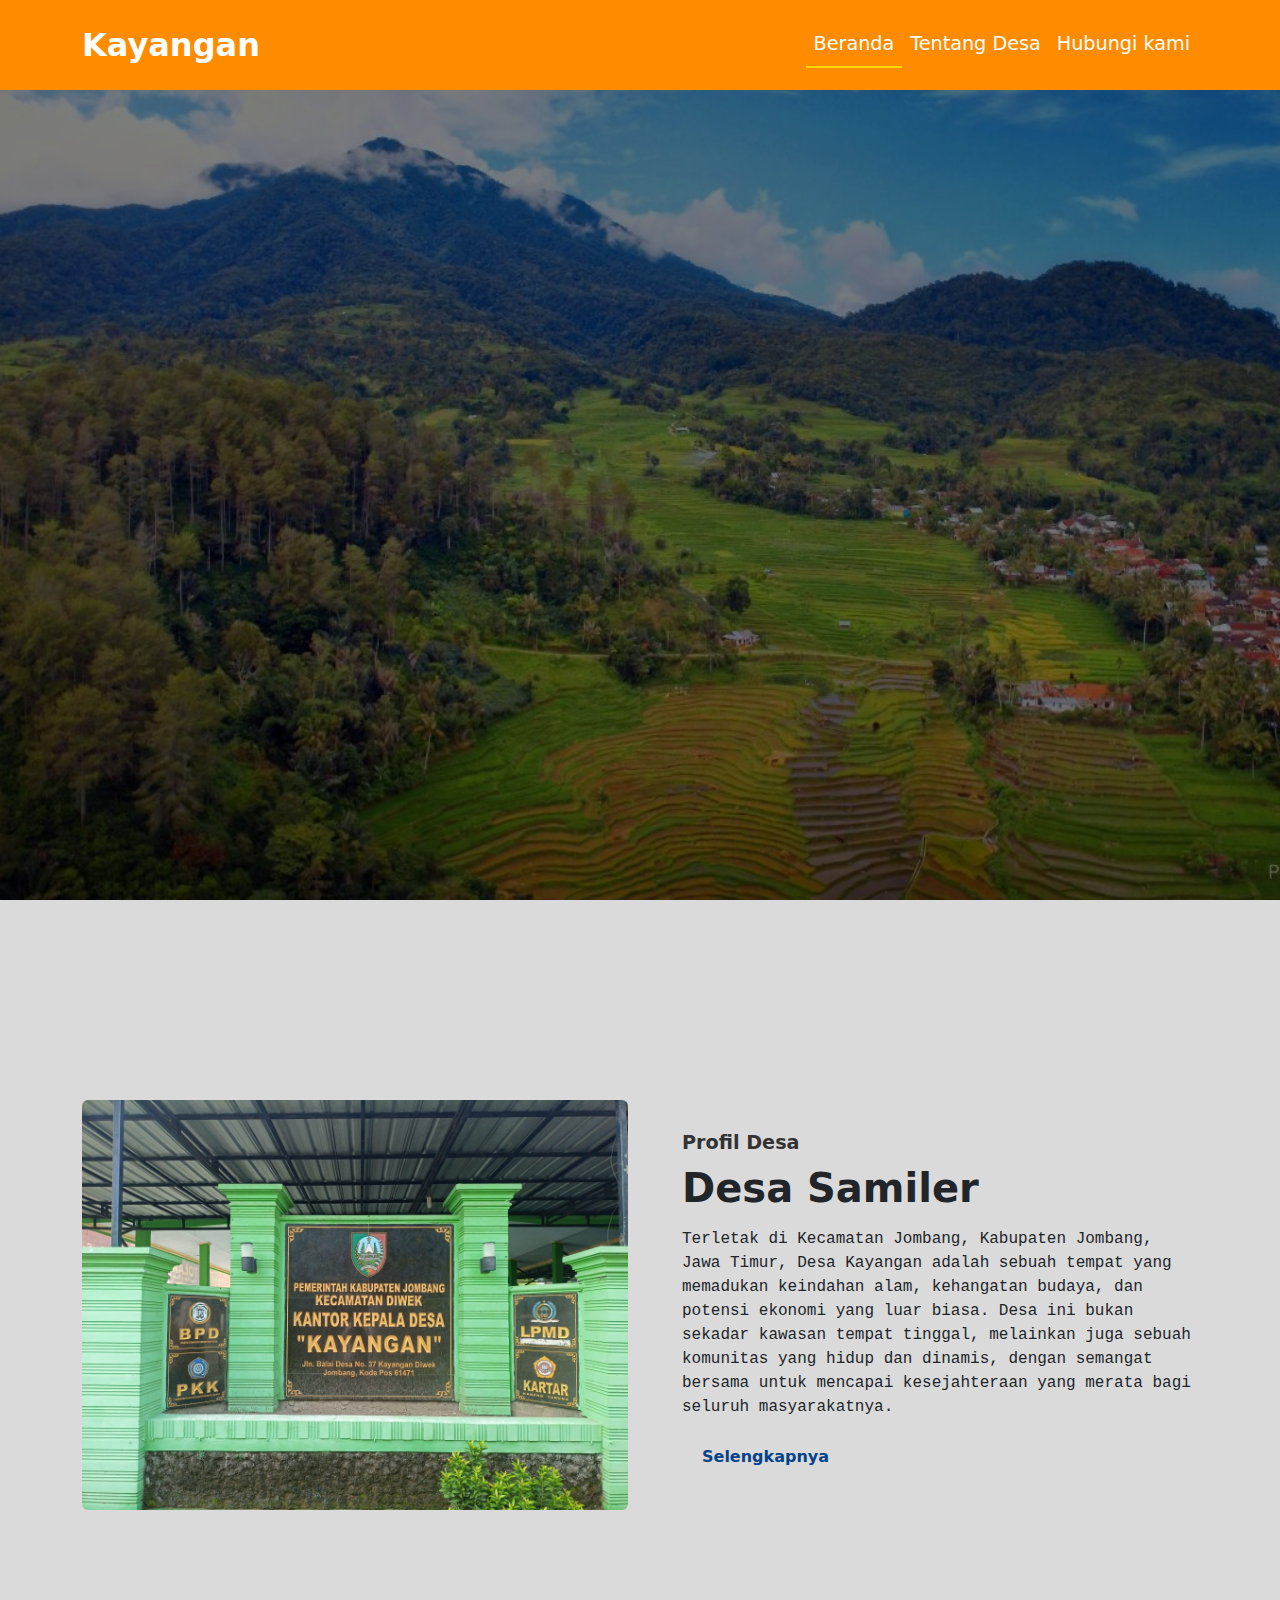
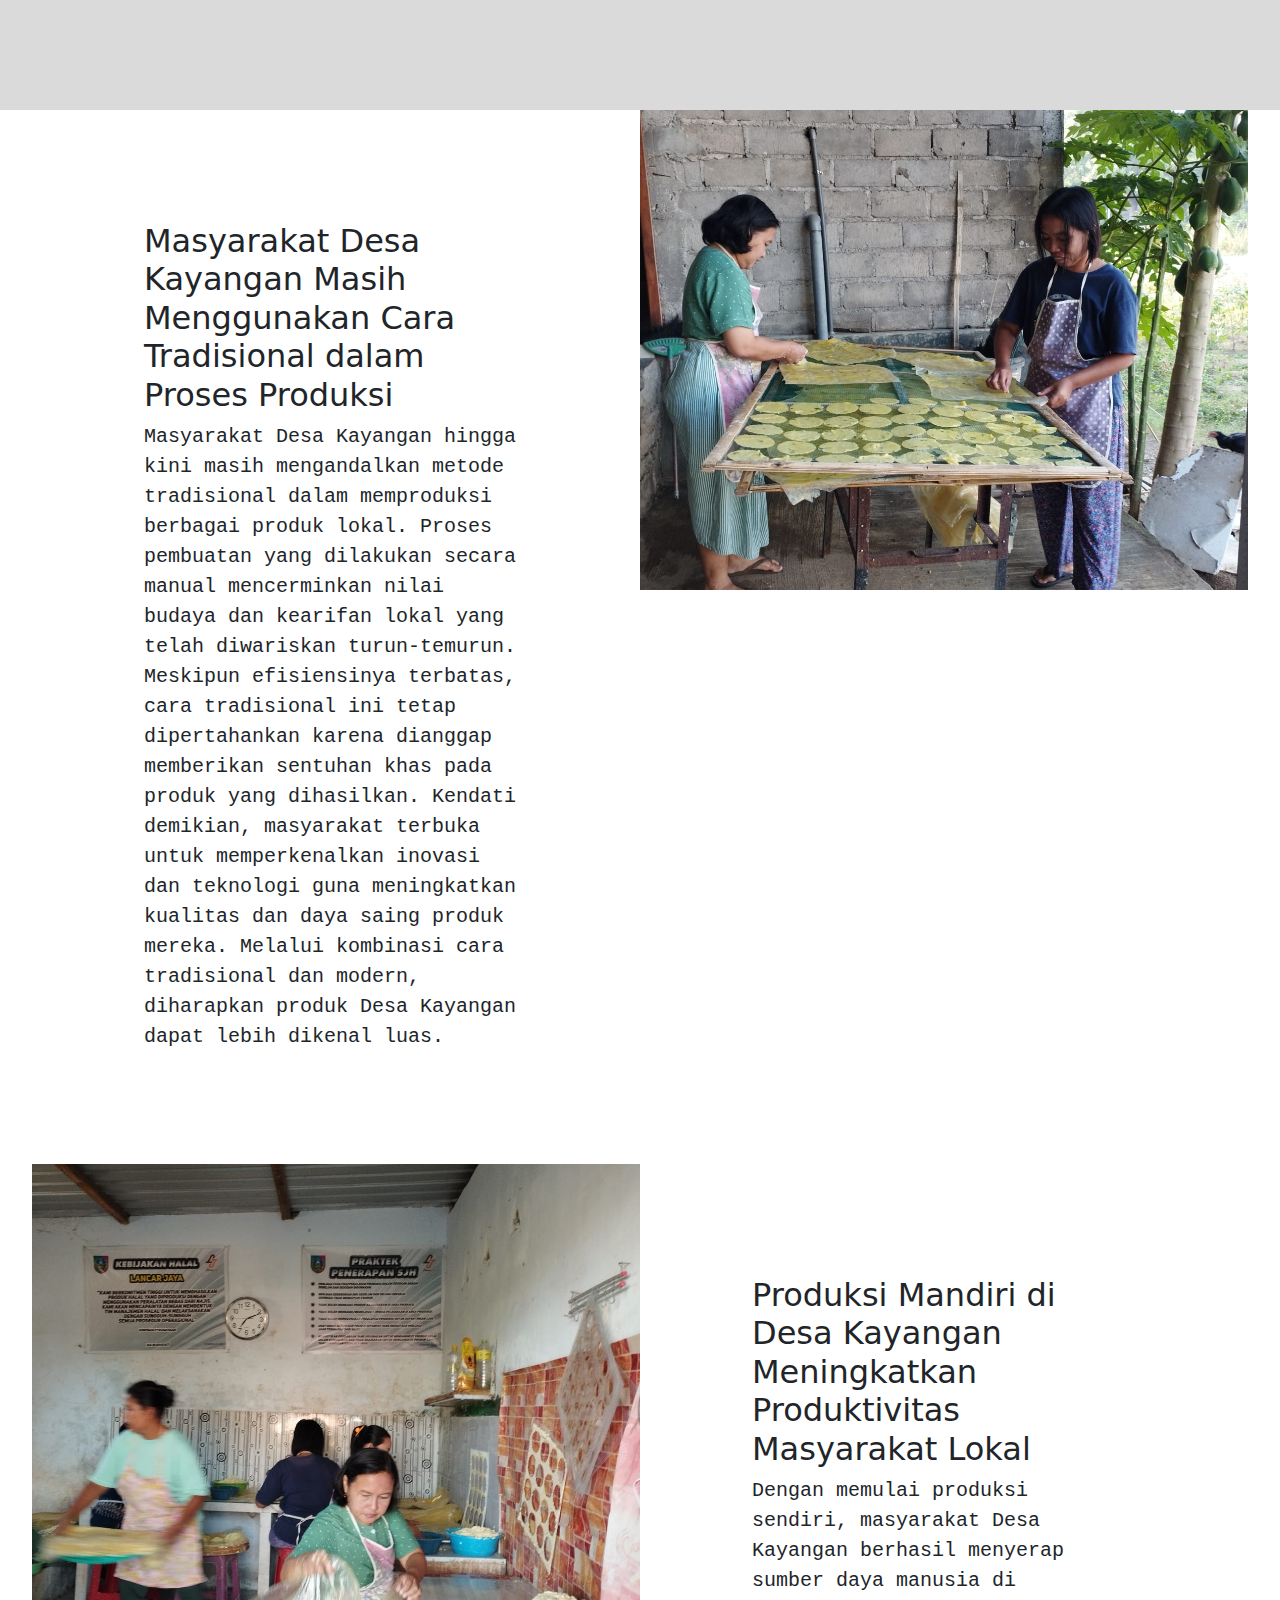
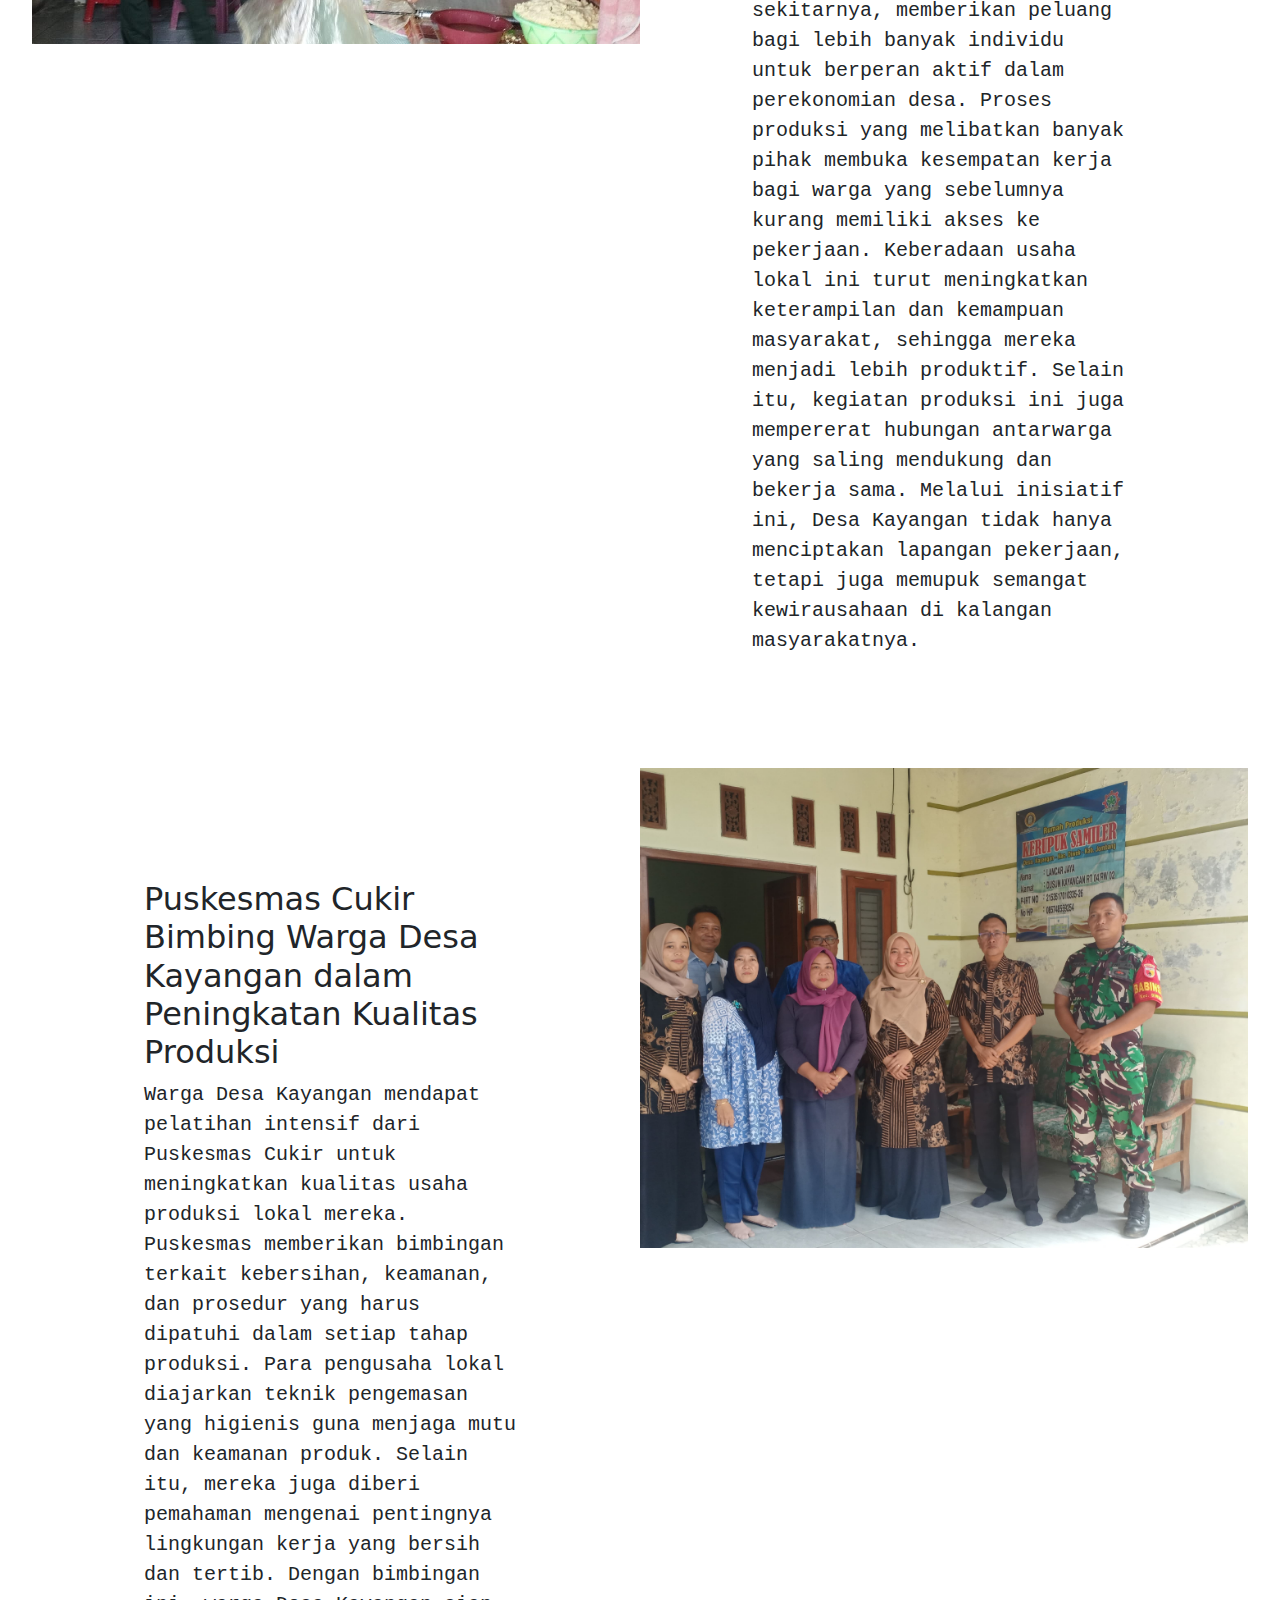
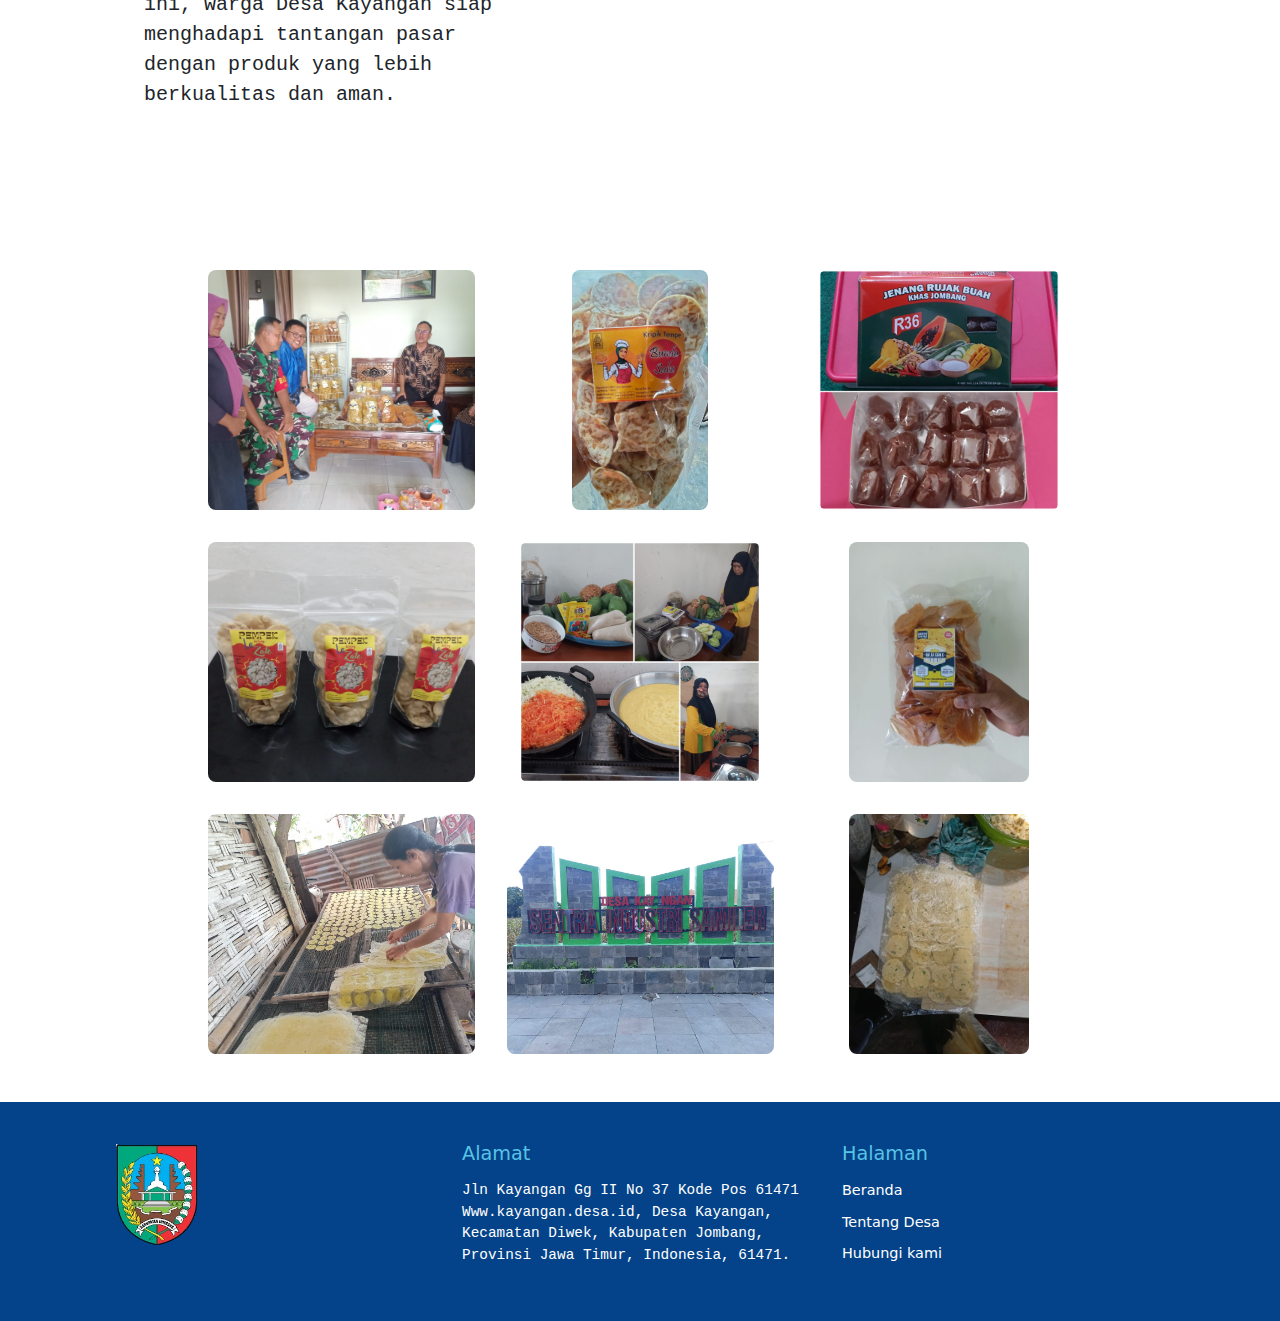
==== index.html @ 3676ddfd "first commit" ====
<!DOCTYPE html>
<html lang="en">
<head>
    <meta charset="UTF-8">
    <meta name="viewport" content="width=device-width, initial-scale=1.0">
    <title>Desa Kayangan</title>
    <!-- Favicon-->
    <link rel="icon" type="image/x-icon" href="assets/favicon.ico" />
    <!-- Bootstrap icons-->
    <link href="https://cdn.jsdelivr.net/npm/bootstrap-icons@1.5.0/font/bootstrap-icons.css" rel="stylesheet" type="text/css" />
    <!-- Google fonts-->
    <link href="https://cdn.jsdelivr.net/npm/bootstrap@5.3.3/dist/css/bootstrap.min.css" rel="stylesheet" integrity="sha384-QWTKZyjpPEjISv5WaRU9OFeRpok6YctnYmDr5pNlyT2bRjXh0JMhjY6hW+ALEwIH" crossorigin="anonymous">
    <link rel="stylesheet" href="css/style.css">
    <link href="https://fonts.googleapis.com/css2?family=Roboto:wght@400;500&display=swap" rel="stylesheet">
    <link href="https://cdnjs.cloudflare.com/ajax/libs/font-awesome/6.0.0-beta3/css/all.min.css" rel="stylesheet">
    <link rel="icon" href="images/logo_kabupaten-removebg-preview.png" type="image/png" style="width: fit-content;">
</head>
<body>
    <nav class="navbar navbar-expand-lg navbar-dark bg-gradient">
        <div class="container">
            <!-- Logo -->
            <a class="navbar-brand" href="#">Kayangan</a>
            <!-- Toggler for mobile view -->
            <button class="navbar-toggler" type="button" data-bs-toggle="collapse" data-bs-target="#navbarNav" aria-controls="navbarNav" aria-expanded="false" aria-label="Toggle navigation">
                <span class="navbar-toggler-icon"></span>
            </button>
            <!-- Menu Items -->
            <div class="collapse navbar-collapse" id="navbarNav">
                <ul class="navbar-nav ms-auto">
                <li class="nav-item">
                    <a class="nav-link active" aria-current="page" href="index.html">Beranda</a>
                </li>
                <li class="nav-item">
                    <a class="nav-link" href="tentang.html">Tentang Desa</a>
                </li>
                <li class="nav-item">
                    <a class="nav-link" href="hubungi.html">Hubungi kami</a>
                </li>
                </ul>
            </div>
        </div>
    </nav>

    <section class="hero-section text-center">
        <div class="hero-image"></div>
        <div class="hero-text text-white fade-in">
            <h1 class="fw-bold">Desa Kayangan</h1>
        </div>
    </section>
    
    <section class="profil-desa">
        <div class="container">
            <div class="row align-items-center">
                <!-- Bagian Kiri: Gambar -->
                <div class="col-md-6">
                    <img src="images/balai_desa.jpeg" alt="Foto Desa Samiler" class="img-fluid rounded">
                </div>
                <!-- Bagian Kanan: Teks -->
                <div class="col-md-6">
                    <div class="profil-text">
                        <h5 class="sub-heading">Profil Desa</h5>
                        <h2 class="heading">Desa Samiler</h2>
                        <p>
                            Terletak di Kecamatan Jombang, Kabupaten Jombang, Jawa Timur, Desa Kayangan adalah sebuah tempat yang memadukan keindahan alam, kehangatan budaya, dan potensi ekonomi yang luar biasa. Desa ini bukan sekadar kawasan tempat tinggal, melainkan juga sebuah komunitas yang hidup dan dinamis, dengan semangat bersama untuk mencapai kesejahteraan yang merata bagi seluruh masyarakatnya.
                            <br>
                            
                        </p>
                        <button class="custom-button btn btn-outline-primary"><a href="tentang.html">Selengkapnya</a></button>
                    </div>
                </div>
            </div>
        </div>
    </section>       
    <section class="showcase">
        <div class="container-fluid p-0">
            <div class="row g-0">
                <div class="col-lg-6 order-lg-2 text-white showcase-img" style="background-image: url(images/pengeringan_samiler.jpeg)"></div>
                <div class="col-lg-6 order-lg-1 my-auto showcase-text">
                    <h2>Masyarakat Desa Kayangan Masih Menggunakan Cara Tradisional dalam Proses Produksi</h2>
                    <p class="lead mb-0">Masyarakat Desa Kayangan hingga kini masih mengandalkan metode tradisional dalam memproduksi berbagai produk lokal. Proses pembuatan yang dilakukan secara manual mencerminkan nilai budaya dan kearifan lokal yang telah diwariskan turun-temurun. Meskipun efisiensinya terbatas, cara tradisional ini tetap dipertahankan karena dianggap memberikan sentuhan khas pada produk yang dihasilkan. Kendati demikian, masyarakat terbuka untuk memperkenalkan inovasi dan teknologi guna meningkatkan kualitas dan daya saing produk mereka. Melalui kombinasi cara tradisional dan modern, diharapkan produk Desa Kayangan dapat lebih dikenal luas.</p>
                </div>
            </div>
            <div class="row g-0">
                <div class="col-lg-6 text-white showcase-img" style="background-image: url(images/pembuatan_samiler.jpeg)"></div>
                <div class="col-lg-6 my-auto showcase-text">
                    <h2>Produksi Mandiri di Desa Kayangan Meningkatkan Produktivitas Masyarakat Lokal</h2>
                    <p class="lead mb-0">Dengan memulai produksi sendiri, masyarakat Desa Kayangan berhasil menyerap sumber daya manusia di sekitarnya, memberikan peluang bagi lebih banyak individu untuk berperan aktif dalam perekonomian desa. Proses produksi yang melibatkan banyak pihak membuka kesempatan kerja bagi warga yang sebelumnya kurang memiliki akses ke pekerjaan. Keberadaan usaha lokal ini turut meningkatkan keterampilan dan kemampuan masyarakat, sehingga mereka menjadi lebih produktif. Selain itu, kegiatan produksi ini juga mempererat hubungan antarwarga yang saling mendukung dan bekerja sama. Melalui inisiatif ini, Desa Kayangan tidak hanya menciptakan lapangan pekerjaan, tetapi juga memupuk semangat kewirausahaan di kalangan masyarakatnya.</p>
                </div>
            </div>
            <div class="row g-0">
                <div class="col-lg-6 order-lg-2 text-white showcase-img" style="background-image: url(images/kunjungan_puskesmas.jpeg)"></div>
                <div class="col-lg-6 order-lg-1 my-auto showcase-text">
                    <h2>Puskesmas Cukir Bimbing Warga Desa Kayangan dalam Peningkatan Kualitas Produksi</h2>
                    <p class="lead mb-0">
                        Warga Desa Kayangan mendapat pelatihan intensif dari Puskesmas Cukir untuk meningkatkan kualitas usaha produksi lokal mereka. Puskesmas memberikan bimbingan terkait kebersihan, keamanan, dan prosedur yang harus dipatuhi dalam setiap tahap produksi. Para pengusaha lokal diajarkan teknik pengemasan yang higienis guna menjaga mutu dan keamanan produk. Selain itu, mereka juga diberi pemahaman mengenai pentingnya lingkungan kerja yang bersih dan tertib. Dengan bimbingan ini, warga Desa Kayangan siap menghadapi tantangan pasar dengan produk yang lebih berkualitas dan aman.</p>
                </div>
            </div>
        </div>
    </section>

    <section class="gallery py-5">
        <div class="container">
          <div class="row g-3">
            <div class="col-6 col-md-3 text-center">
              <div class="gallery-item">
                <img src="images/bimbingan_puskesmas.jpeg" alt="Gambar 1" class="img-fluid">
              </div>
            </div>
            <div class="col-6 col-md-3 text-center">
              <div class="gallery-item">
                <img src="images/keripik_tempe_bunda_salsa.jpeg" alt="Gambar 2" class="img-fluid">
              </div>
            </div>
            <div class="col-6 col-md-3 text-center">
              <div class="gallery-item">
                <img src="images/jenang_rujak_buah_isi.jpeg" alt="Gambar 3" class="img-fluid">
              </div>
            </div>
            <div class="col-6 col-md-3 text-center">
              <div class="gallery-item">
                <img src="images/pempek_kering_meja.jpeg" alt="Gambar 4" class="img-fluid">
              </div>
            </div>
            <div class="col-6 col-md-3 text-center">
              <div class="gallery-item">
                <img src="images/proses_memasak.jpeg" alt="Gambar 5" class="img-fluid">
              </div>
            </div>
            <div class="col-6 col-md-3 text-center">
              <div class="gallery-item">
                <img src="images/raja_enak_background.jpeg" alt="Gambar 6" class="img-fluid">
              </div>
            </div>
            <div class="col-6 col-md-3 text-center">
              <div class="gallery-item">
                <img src="images/samiler_ditata.jpeg" alt="Gambar 7" class="img-fluid">
              </div>
            </div>
            <div class="col-6 col-md-3 text-center">
              <div class="gallery-item">
                <img src="images/sentra_industri.jpeg" alt="Gambar 8" class="img-fluid">
              </div>
            </div>
            <div class="col-6 col-md-3 text-center">
              <div class="gallery-item">
                <img src="images/samiler_meja.jpeg" alt="Gambar 9" class="img-fluid">
              </div>
            </div>
          </div>
        </div>
      </section>      

    <footer class="footer-section">
        <div class="container">
          <div class="row">
            <!-- Logo Kabupaten Jombang -->
            <div class="col-md-4 footer-logo">
              <img src="images/logo_kabupaten-removebg-preview.png" alt="Logo Kabupaten Jombang" class="img-fluid">
            </div>
            <!-- Alamat dan Kontak -->
            <div class="col-md-4 footer-contact">
              <h4>Alamat</h4>
              <p>Jln Kayangan Gg II No 37 Kode Pos 61471 Www.kayangan.desa.id, Desa Kayangan, Kecamatan Diwek, Kabupaten Jombang, Provinsi Jawa Timur, Indonesia, 61471.</p>
            </div>
            <!-- Link Navigasi -->
            <div class="col-md-4 footer-links">
              <h4>Halaman</h4>
              <ul>
                <li>
                    <a href="index.html">Beranda</a>
                </li>
                <li>
                    <a href="tentang.html">Tentang Desa</a>
                </li>
                <li>
                    <a href="hubungi.html">Hubungi kami</a>
                </li>
              </ul>
            </div>
          </div>
        </div>
      </footer>     

    <!-- Link ke JavaScript eksternal -->
    <script src="js/script.js"></script>
    <!-- Link ke Bootstrap JS -->
    <script src="https://cdn.jsdelivr.net/npm/bootstrap@5.3.3/dist/js/bootstrap.bundle.min.js" integrity="sha384-YvpcrYf0tY3lHB60NNkmXc5s9fDVZLESaAA55NDzOxhy9GkcIdslK1eN7N6jIeHz" crossorigin="anonymous"></script>
</body>
</html>
---- css/style.css ----
.bg-gradient {
    background: #ff8c00 !important;
  }
  
  /* Warna teks pada navbar */
  .navbar-dark .navbar-nav .nav-link {
    color: white;
    font-weight: 500;
  }
  
  .navbar-dark .navbar-nav .nav-link:hover {
    color: #ffd700;
    text-decoration: underline;
  }
  
  /* Responsive navbar brand spacing */
  .navbar-brand {
    font-size: 2rem;
    font-weight: bold;
    color: white;
    transition: all 0.3s ease;
  }
  
  /* Aktifkan efek untuk menu yang sedang aktif */
  .nav-link.active {
    color: #ffd700;
    font-weight: bold;
    border-bottom: 2px solid #ffd700;
  }

/* 1. Animasi slide in untuk navbar */
@keyframes slideInFromTop {
  0% {
      transform: translateY(-100%);
      opacity: 0;
  }
  100% {
      transform: translateY(0);
      opacity: 1;
  }
}

.navbar {
  animation: slideInFromTop 1s ease-out;
  padding: 1rem;
  position: absolute;
  top: 0;
  left: 0;
  width: 100%;
  z-index: 2; /* Navbar berada di atas gambar */
}

/* 2. Animasi fade in untuk logo dan menu */
.navbar-brand, .navbar-nav .nav-link {
  animation: fadeIn 2s ease-in-out;
}

@keyframes fadeIn {
  0% {
      opacity: 0;
  }
  100% {
      opacity: 1;
  }
}

/* 3. Hover effect pada nama desa */
.navbar-brand {
  font-size: 2rem;
  font-weight: bold;
  color: #FFFFFF; /* Putih */
  transition: all 0.3s ease;
}

.navbar-brand:hover {
  color: #F2A900; /* Kuning Tua */
  transform: scale(1.1); /* Zoom in effect */
  text-shadow: 2px 2px 0 #ffffff, -2px -2px 0 #ffffff, 2px -2px 0 #ffffff, -2px 2px 0 #ffffff; /* Outline putih */
}

/* 4. Animasi klik pada nama desa (melompat kiri-kanan dengan efek rotasi dan bounce) */
@keyframes jumpRotateBounce {
  0% {
      transform: rotate(-10deg) skewX(15deg); /* Posisi awal miring, kanan terangkat */
  }
  20% {
      transform: rotate(10deg) skewX(-15deg); /* Posisi terbalik, kanan di bawah */
  }
  30% {
      transform: rotate(-10deg) skewX(15deg); /* Kembali ke posisi awal */
  }
  35% {
    transform: rotate(10deg) skewX(-15deg); /* Posisi terbalik, kanan di bawah */
  }
  40% {
    transform: rotate(-10deg) skewX(15deg); /* Kembali ke posisi awal */
  }
  43% {
  transform: rotate(10deg) skewX(-15deg); /* Posisi terbalik, kanan di bawah */
  }
  46% {
    transform: rotate(-10deg) skewX(15deg); /* Kembali ke posisi awal */
  }
  47% {
  transform: rotate(10deg) skewX(-15deg); /* Posisi terbalik, kanan di bawah */
  }
  48% {
    transform: rotate(-10deg) skewX(15deg); /* Kembali ke posisi awal */
  }
  49% {
  transform: rotate(10deg) skewX(-15deg); /* Posisi terbalik, kanan di bawah */
  }
  50% {
    transform: rotate(0deg) skewX(0deg); /* Posisi terbalik, kanan di bawah */
    }
  60% {
      transform: rotate(0deg) skewX(0deg); /* Posisi terbalik, kanan di bawah */
  }
  70% {
        transform: rotate(0deg) skewX(0deg); /* Posisi terbalik, kanan di bawah */
  }
  80% {
    transform: rotate(0deg) skewX(0deg); /* Posisi terbalik, kanan di bawah */
  }
  90% {
  transform: rotate(0deg) skewX(0deg); /* Posisi terbalik, kanan di bawah */
  }
  100% {
    transform: rotate(0deg) skewX(0deg); /* Kembali ke posisi awal */
  }
}

/* Menerapkan animasi ke logo saat diklik */
.navbar-brand.clicked {
  animation: jumpRotateBounce 1s ease-in-out;
}

/* Styling untuk navbar */
.navbar {
  background: #FFB20F; /* Gradasi oranye */
  padding: 1rem;
}

.navbar-nav .nav-link {
  color: white;
  font-size: 1.2rem;
  transition: all 0.3s ease;
}

.navbar-nav .nav-link:hover {
  color: #F2A900; /* Kuning Tua */
  transform: scale(1.1); /* Zoom effect */
}

/* Hero Section */
.hero-section {
  height: 100vh; /* Tinggi gambar hero */
  display: flex;
  justify-content: center;
  align-items: center;
  overflow: hidden;
  position: relative;
  margin-top: 0; /* Menghapus margin agar tidak ada white space */
}

/* Background Image */
.hero-image {
  position: absolute;
  top: 0;
  left: 0;
  width: 100%;
  height: 100%;
  background-image: url('../images/latar_website.jpg');
  background-size: cover;
  background-position: center;
  filter: brightness(50%); /* Menggelapkan gambar */
  z-index: 1;
}

/* Text */
.hero-text {
  position: relative;
  z-index: 2; /* Pastikan teks di atas gambar */
  font-size: 2.5rem; /* Ukuran font */
  font-weight: bold; /* Tebal font */
  opacity: 0; /* Awalnya transparan */
  transform: translateY(20px); /* Awalnya sedikit turun */
  animation: fadeIn 1.5s ease-out forwards; /* Animasi fade in */
}

.fw-bold {
  font-size: 5rem;
}

/* Styling untuk Profil Desa Section */
.profil-desa {
  min-height: 90vh; /* Tinggi hampir memenuhi layar */
  padding: 60px 0;
  background-color: #dadada;
  display: flex;
  align-items: center; /* Konten di tengah secara vertikal */
  justify-content: center; /* Konten di tengah secara horizontal */
}

/* Bagian kiri (gambar) */
.profil-desa img {
  width: 100%; /* Gambar mengisi kolom sepenuhnya */
  height: auto; /* Menjaga proporsi gambar */
  border-radius: 10px; /* Sudut melengkung */
}

/* Bagian kanan (teks) */
.profil-text {
  padding-left: 30px;
}

/* Sub heading styling */
.sub-heading {
  font-size: 1.2rem;
  color: #333;
  font-weight: 600;
  margin-bottom: 10px;
}

/* Heading styling */
.heading {
  font-size: 2.5rem;
  font-weight: 700;
  margin-bottom: 15px;
}

/* Tombol Selengkapnya */
button.btn-outline-primary {
  border-color: #044389; /* Warna border */
  color: #044389; /* Warna teks */
  padding: 10px 20px;
  font-size: 1rem;
  font-weight: 600;
  transition: all 0.3s ease;
}

button.btn-outline-primary:hover {
  background-color: #57C4E5; /* Warna background saat hover */
  color: #fff; /* Warna teks saat hover */
  border-color: #57C4E5; /* Warna border saat hover */
}

button.btn-outline-primary:active {
  background-color: #044389; /* Warna saat tombol aktif */
  color: #fff;
  border-color: #044389; /* Warna border saat aktif */
}

.custom-button {
  border: none; /* Hilangkan border jika tidak diinginkan */
  background-color: transparent; /* Atur warna latar belakang */
  color: inherit; /* Warna teks mengikuti elemen induk */
  padding: 0.5rem 1rem; /* Sesuaikan padding */
  font-size: 1rem; /* Ukuran font */
}

.custom-button a {
  text-decoration: none; /* Hilangkan garis bawah pada teks link */
  color: inherit; /* Warna teks mengikuti tombol */
}

.showcase {
  margin-left: 2rem;
  margin-right: 2rem;
}
.showcase .showcase-text {
  padding: 3rem;
}
.showcase .showcase-img {
  height: 30rem;
  background-size: cover;
  background-position: center;
}
@media (min-width: 768px) {
  .showcase .showcase-text {
    padding: 7rem;
  }
}

/* Footer Styling */
.footer-section {
  background-color: #044389; /* Warna biru gelap */
  color: #fff;
  padding: 40px 0;
  font-size: 0.9rem;
}

.footer-section .footer-logo img {
  max-width: 150px;
}

.footer-section h4 {
  font-size: 1.2rem;
  margin-bottom: 15px;
  color: #57C4E5; /* Warna biru muda */
}

.footer-section p {
  margin-bottom: 10px;
  line-height: 1.5;
}

.footer-section a {
  color: #ffffff;
  text-decoration: none;
}

.footer-section a:hover {
  text-decoration: underline;
}

.footer-section ul {
  list-style: none;
  padding: 0;
}

.footer-section ul li {
  margin-bottom: 10px;
}

.footer-section ul li a {
  font-size: 0.9rem;
}

/* Responsive Design */
@media (max-width: 768px) {
  .footer-section .col-md-4 {
    margin-bottom: 30px;
    text-align: center;
  }
}

p {
  font-family: 'Courier New', Courier, monospace;
}

.gallery {
  padding: 2rem 0; /* Memberikan ruang atas dan bawah untuk section */
}
.gallery-item {
  height: 15rem;
}
.gallery .row {
  display: flex;
  flex-wrap: wrap; /* Membuat elemen tetap di baris baru jika terlalu banyak */
  gap: 1rem; /* Memberikan jarak antar gambar */
  justify-content: center; /* Gambar sejajar di tengah */
}

.gallery .col {
  flex: 1 1 calc(25% - 1rem); /* Membagi lebar menjadi 4 bagian dengan gap 1rem */
  max-width: calc(25% - 1rem); /* Lebar maksimal setiap kolom */
  box-sizing: border-box; /* Memastikan padding tidak menambah lebar elemen */
}

.gallery img {
  width: auto; /* Memastikan gambar memenuhi kolom */
  height: 100%; /* Menjaga rasio gambar */
  border-radius: 0.5rem; /* Menambahkan efek sudut melengkung (opsional) */
  object-fit: cover; /* Menjaga fokus gambar tetap terlihat meskipun ukurannya dipotong */
}

@media (max-width: 768px) {
  .gallery .col {
    flex: 1 1 calc(50% - 1rem); /* 2 kolom untuk layar lebih kecil */
    max-width: calc(50% - 1rem);
  }
}

@media (max-width: 576px) {
  .gallery .col {
    flex: 1 1 100%; /* 1 kolom untuk layar kecil */
    max-width: 100%;
  }
}
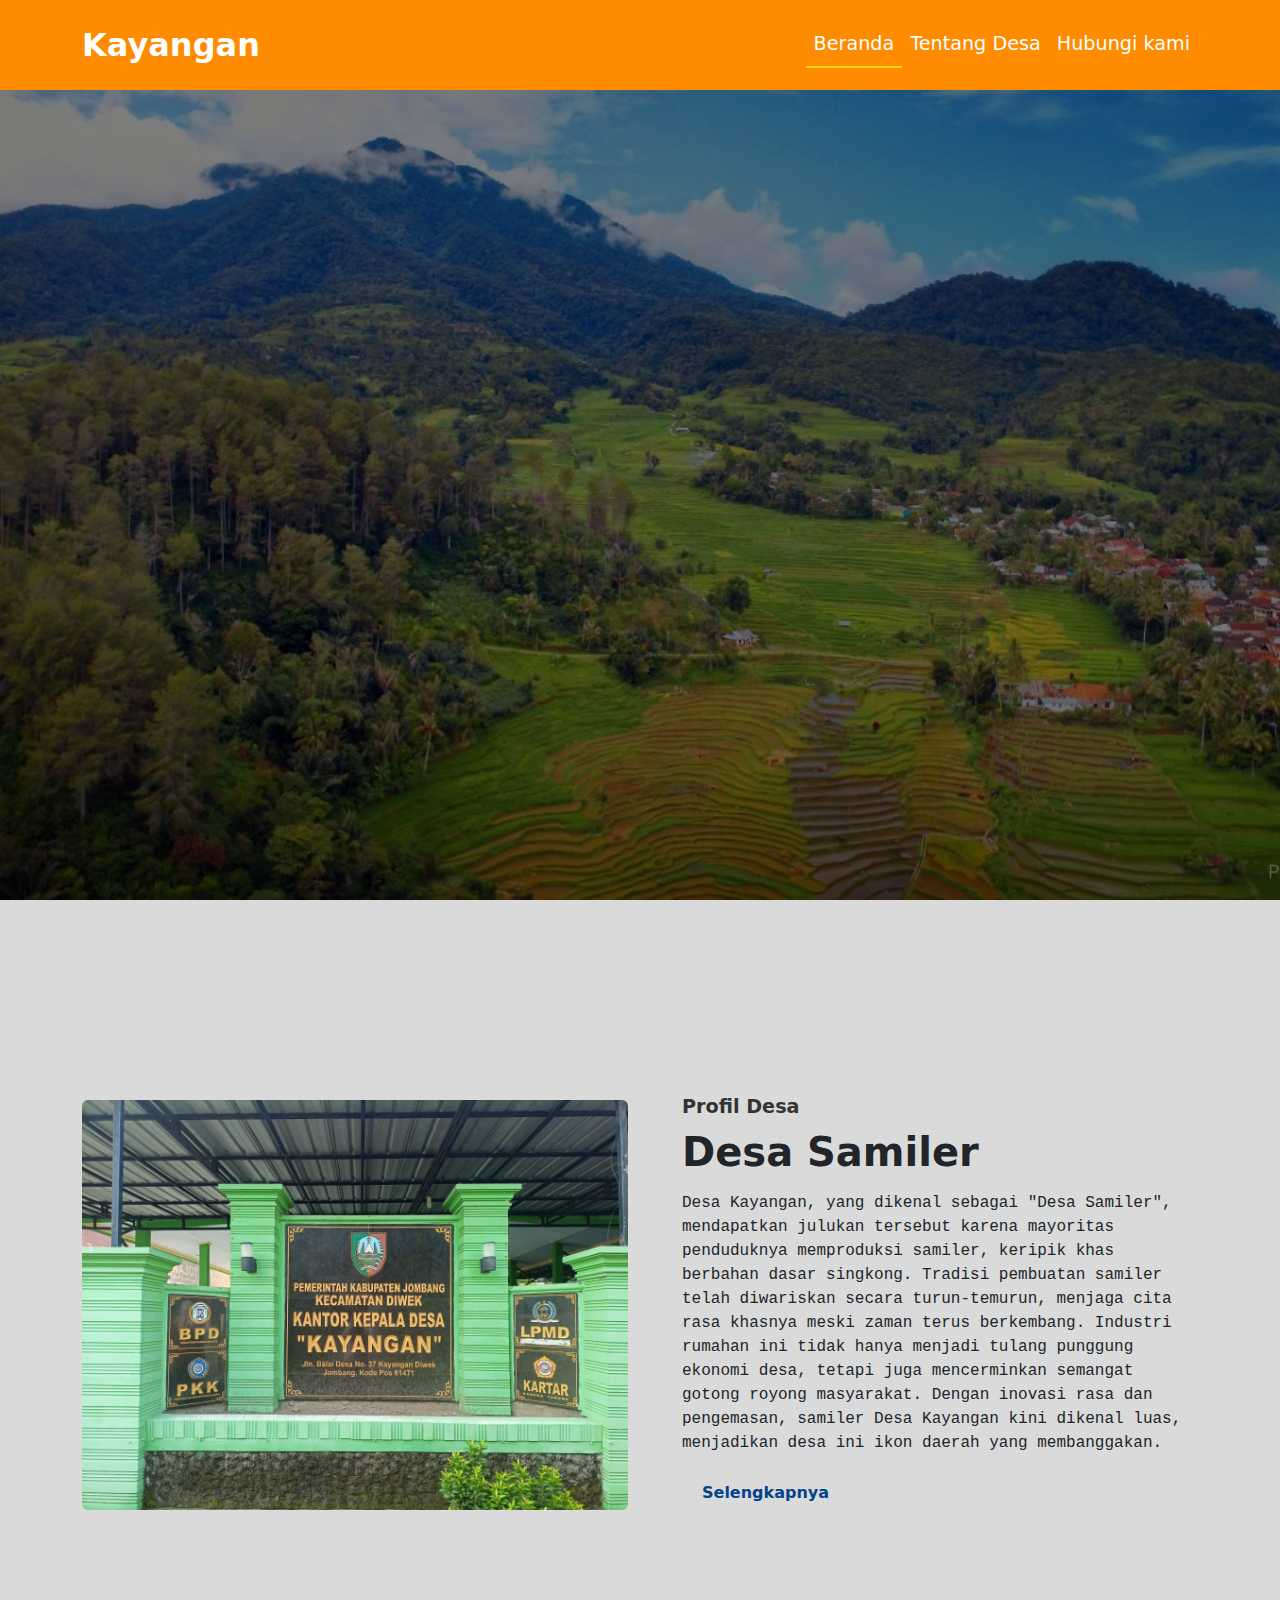
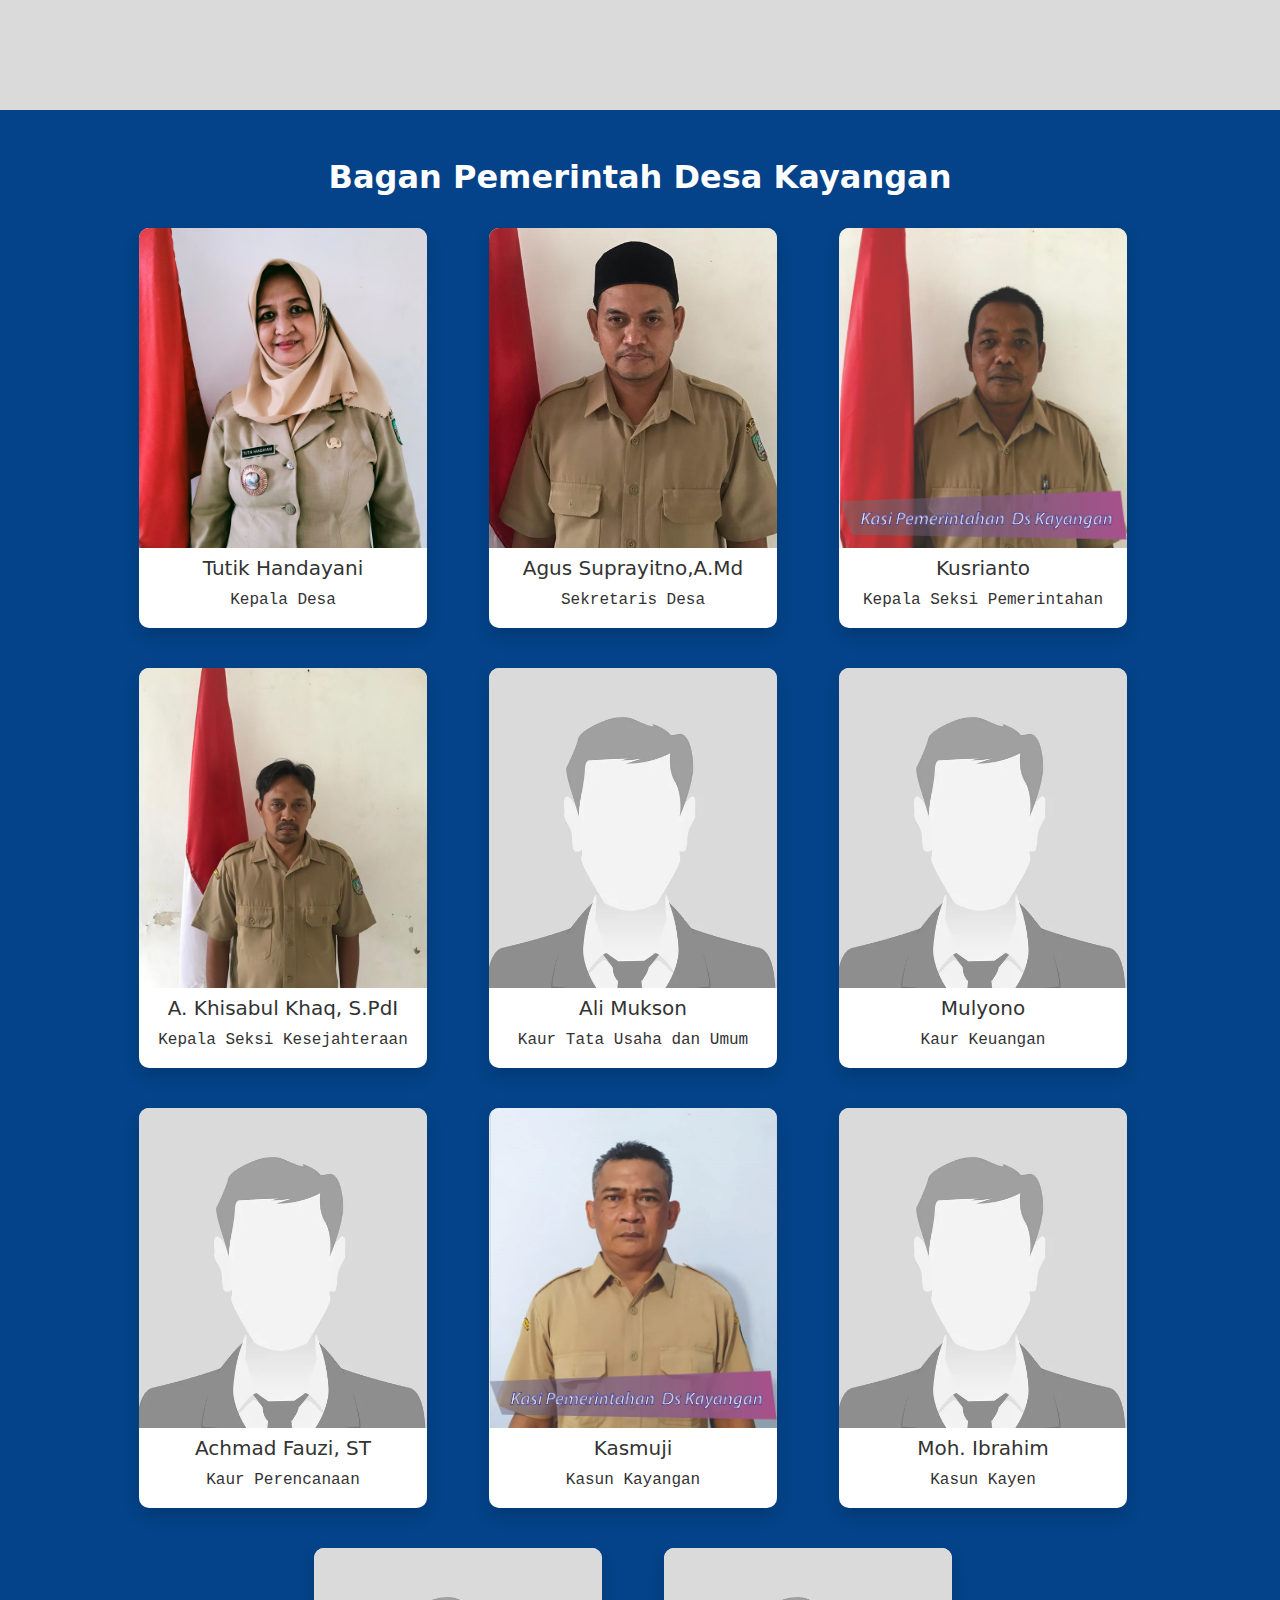
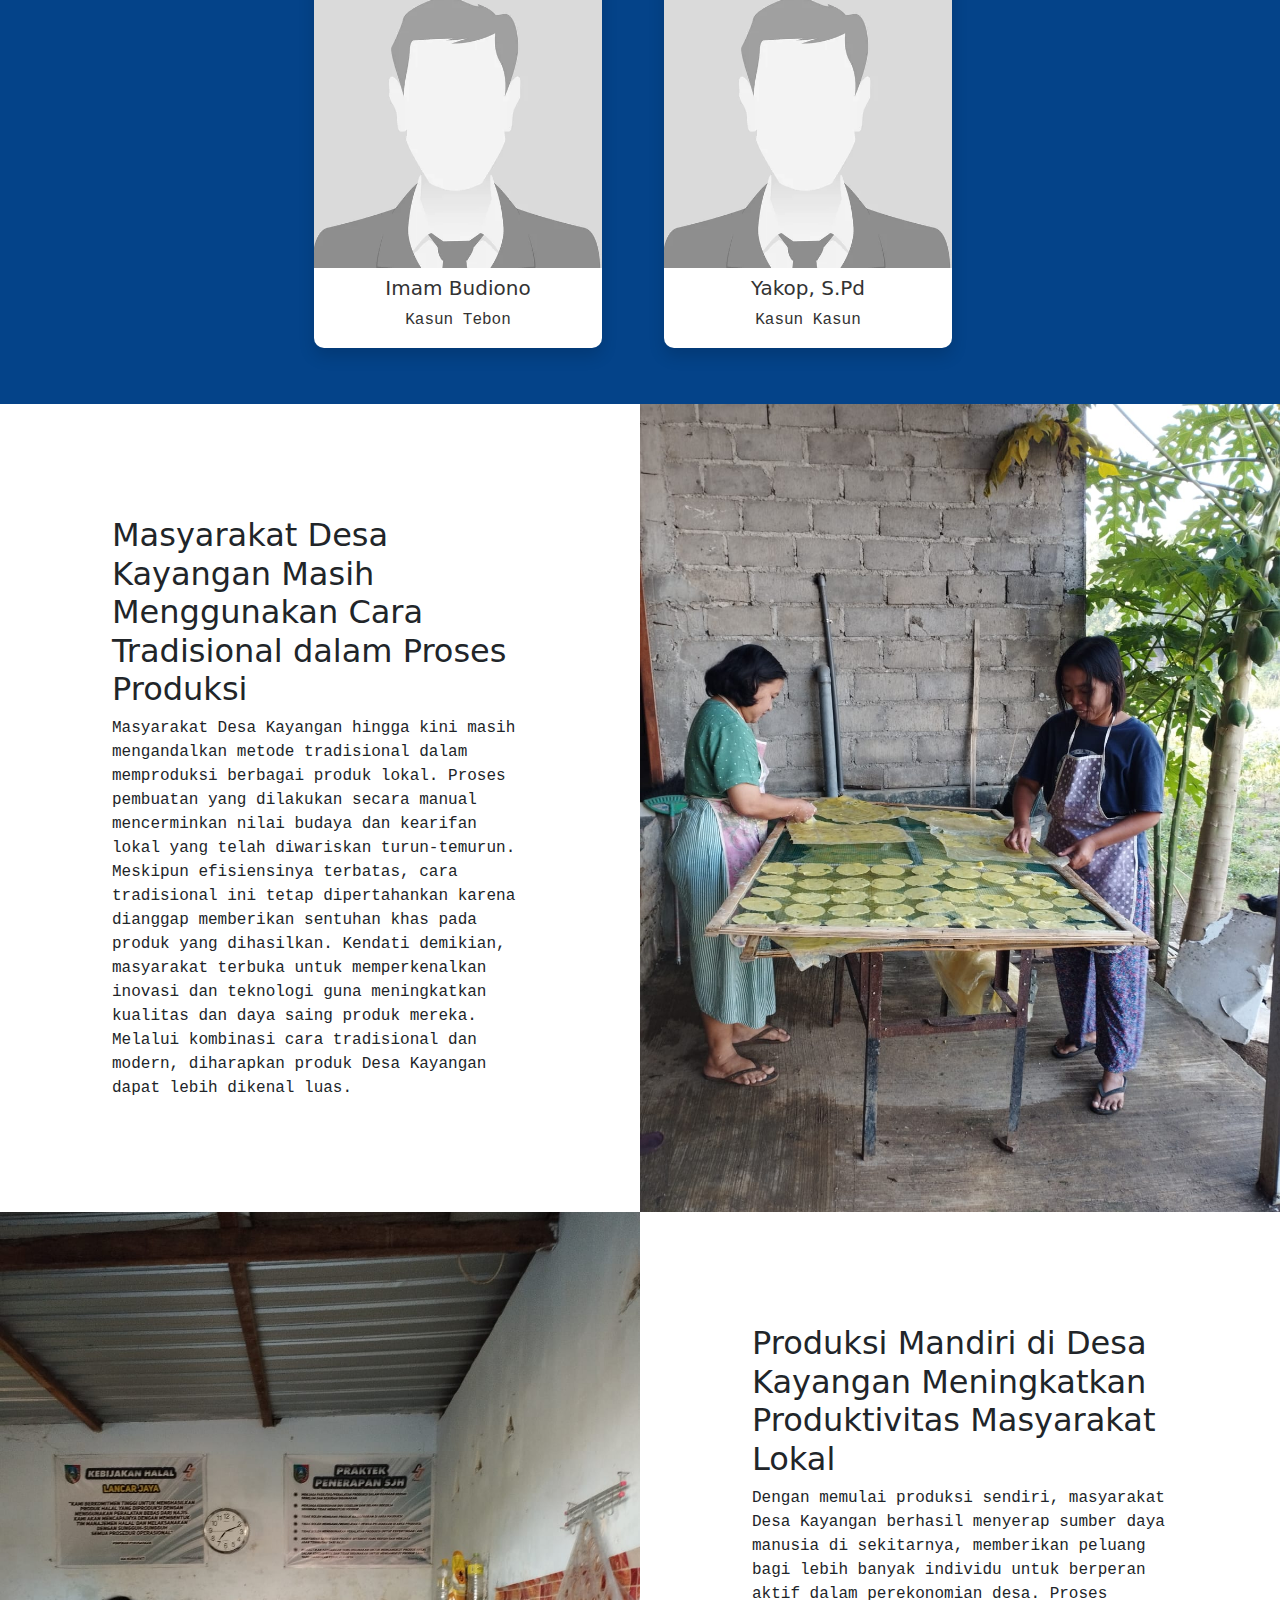
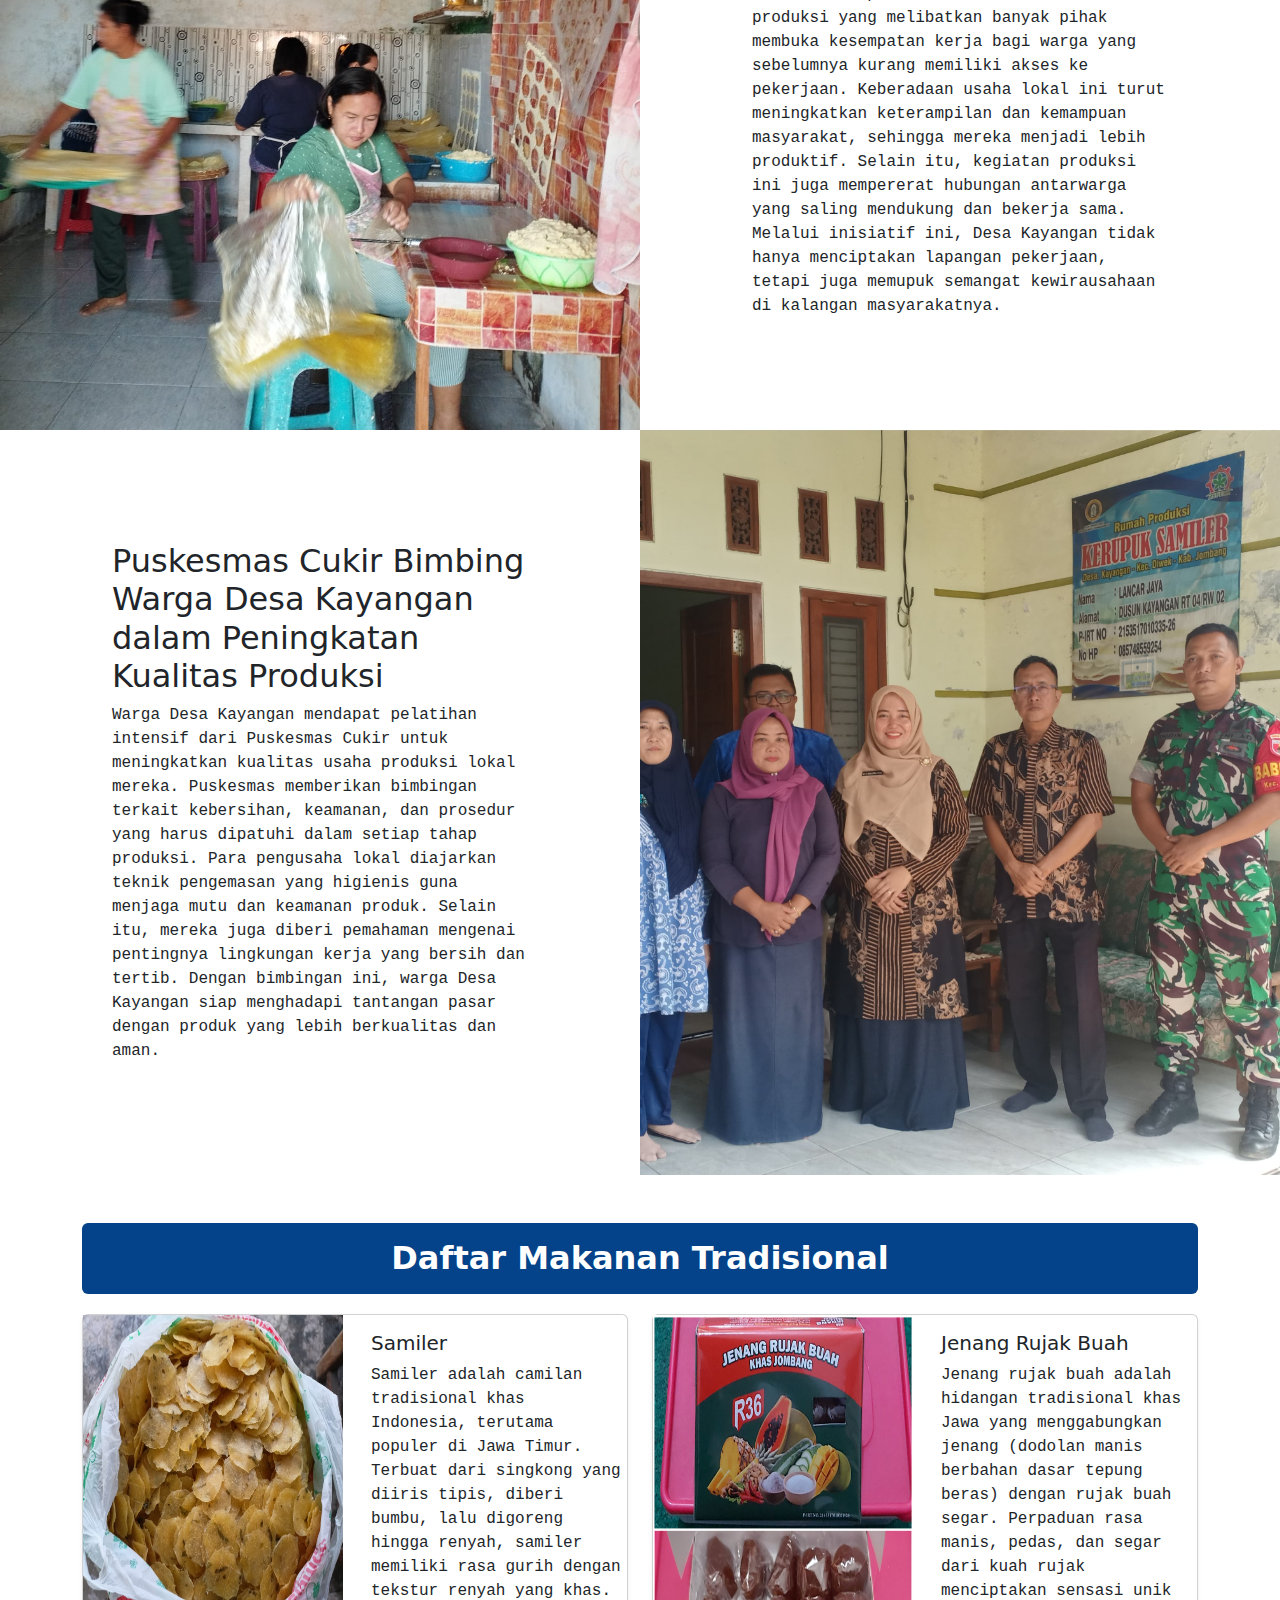
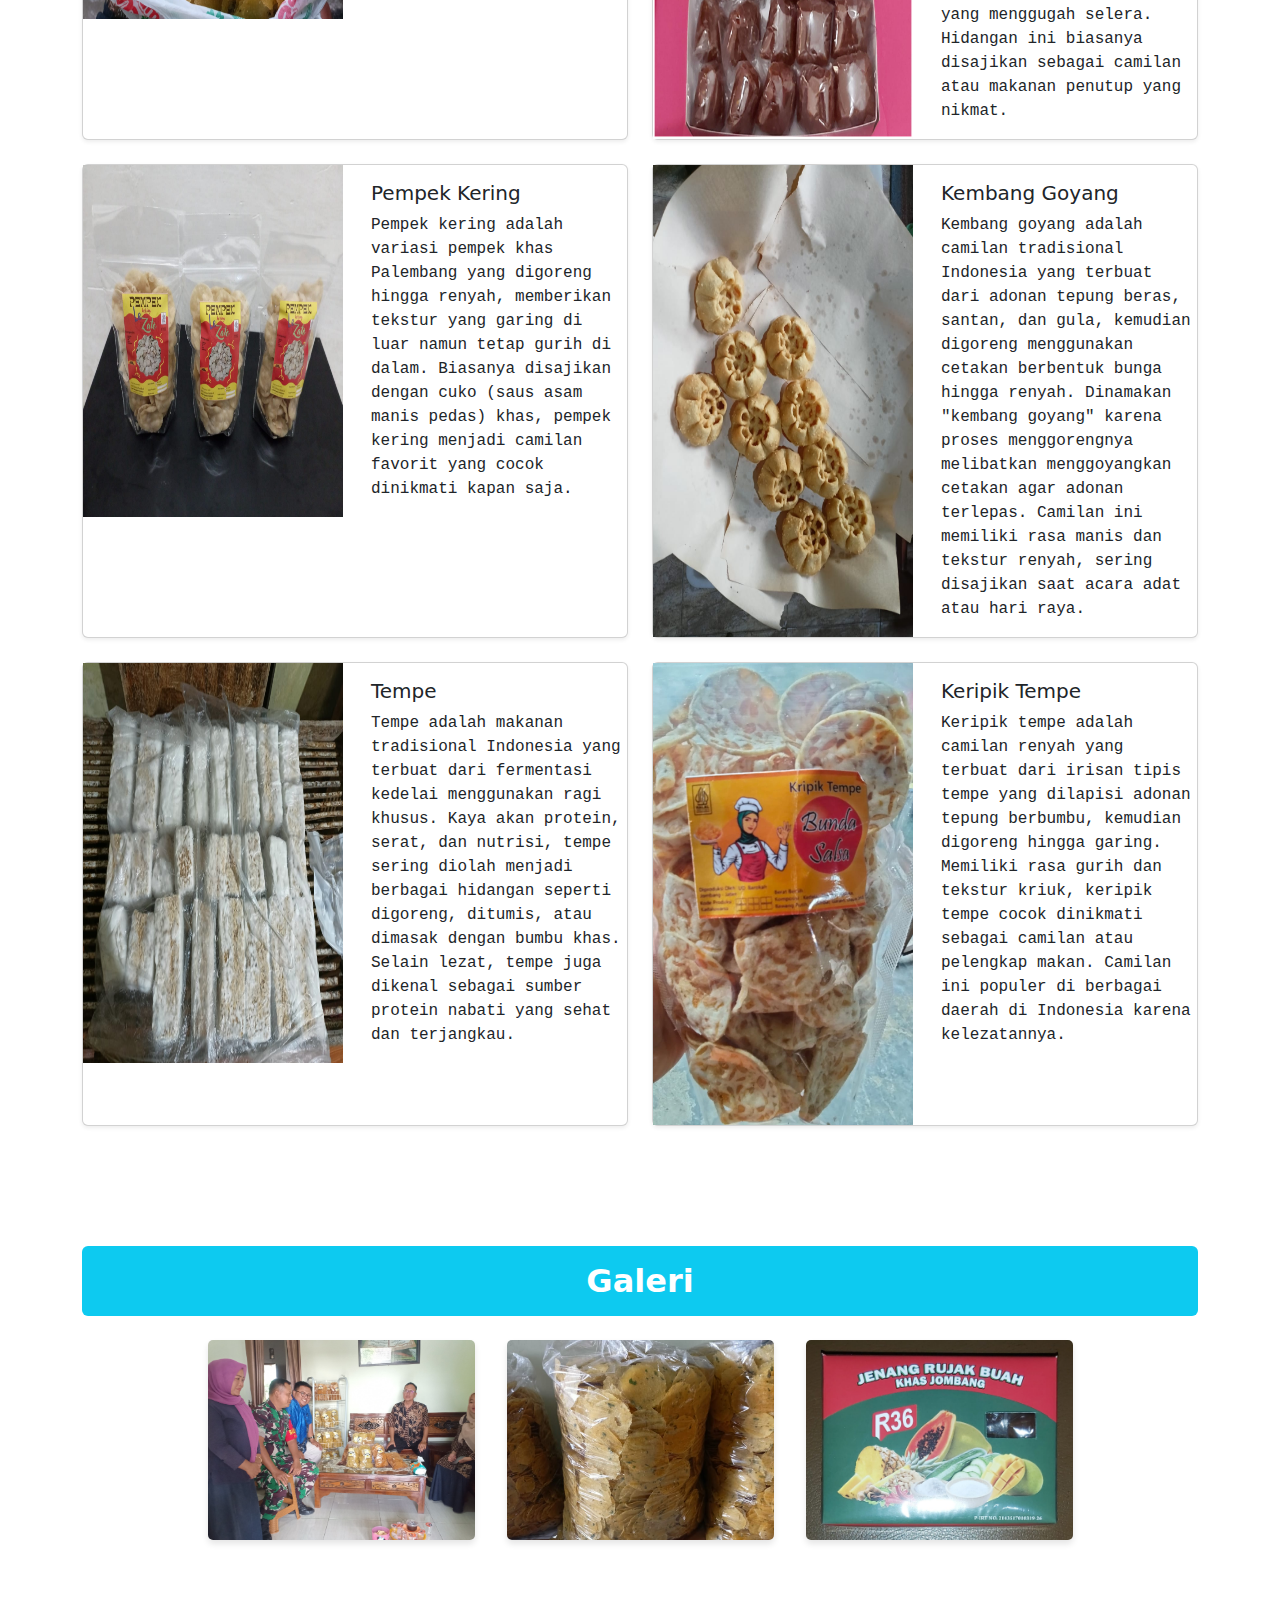
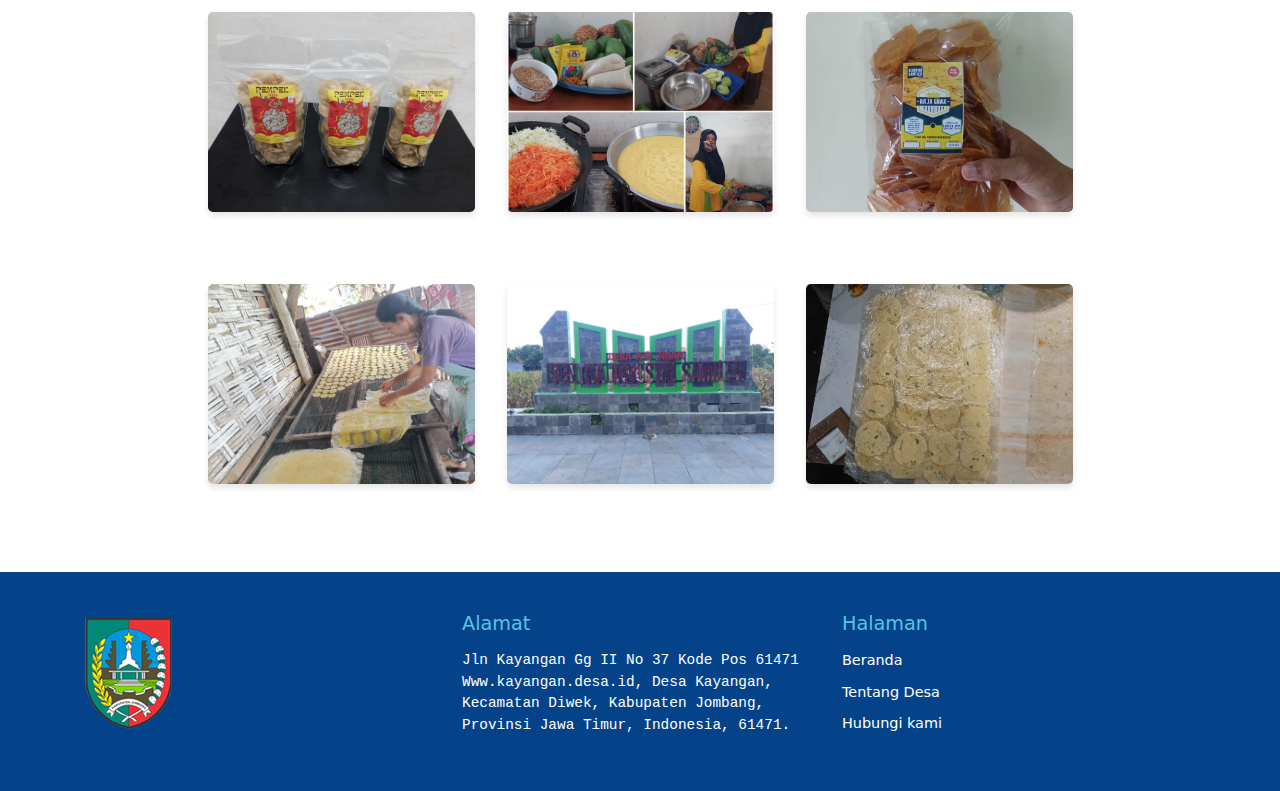
==== commit ad885799: "final" ====
--- a/index.html
+++ b/index.html
@@ -8,12 +8,11 @@
     <link rel="icon" type="image/x-icon" href="assets/favicon.ico" />
     <!-- Bootstrap icons-->
     <link href="https://cdn.jsdelivr.net/npm/bootstrap-icons@1.5.0/font/bootstrap-icons.css" rel="stylesheet" type="text/css" />
-    <!-- Google fonts-->
     <link href="https://cdn.jsdelivr.net/npm/bootstrap@5.3.3/dist/css/bootstrap.min.css" rel="stylesheet" integrity="sha384-QWTKZyjpPEjISv5WaRU9OFeRpok6YctnYmDr5pNlyT2bRjXh0JMhjY6hW+ALEwIH" crossorigin="anonymous">
     <link rel="stylesheet" href="css/style.css">
     <link href="https://fonts.googleapis.com/css2?family=Roboto:wght@400;500&display=swap" rel="stylesheet">
     <link href="https://cdnjs.cloudflare.com/ajax/libs/font-awesome/6.0.0-beta3/css/all.min.css" rel="stylesheet">
-    <link rel="icon" href="images/logo_kabupaten-removebg-preview.png" type="image/png" style="width: fit-content;">
+    <link rel="shortcut icon" href="https://kayangan.desa.id/desa/logo/favicon.ico">
 </head>
 <body>
     <nav class="navbar navbar-expand-lg navbar-dark bg-gradient">
@@ -61,45 +60,273 @@
                         <h5 class="sub-heading">Profil Desa</h5>
                         <h2 class="heading">Desa Samiler</h2>
                         <p>
-                            Terletak di Kecamatan Jombang, Kabupaten Jombang, Jawa Timur, Desa Kayangan adalah sebuah tempat yang memadukan keindahan alam, kehangatan budaya, dan potensi ekonomi yang luar biasa. Desa ini bukan sekadar kawasan tempat tinggal, melainkan juga sebuah komunitas yang hidup dan dinamis, dengan semangat bersama untuk mencapai kesejahteraan yang merata bagi seluruh masyarakatnya.
-                            <br>
-                            
+                          Desa Kayangan, yang dikenal sebagai "Desa Samiler", mendapatkan julukan tersebut karena mayoritas penduduknya memproduksi samiler, keripik khas berbahan dasar singkong. Tradisi pembuatan samiler telah diwariskan secara turun-temurun, menjaga cita rasa khasnya meski zaman terus berkembang. Industri rumahan ini tidak hanya menjadi tulang punggung ekonomi desa, tetapi juga mencerminkan semangat gotong royong masyarakat. Dengan inovasi rasa dan pengemasan, samiler Desa Kayangan kini dikenal luas, menjadikan desa ini ikon daerah yang membanggakan.
                         </p>
                         <button class="custom-button btn btn-outline-primary"><a href="tentang.html">Selengkapnya</a></button>
                     </div>
                 </div>
             </div>
         </div>
-    </section>       
+    </section>
+      
+    <section class="container-fluid py-5 bg-primary text-white" style="overflow-x: hidden;"> 
+      <h3 class="text-center mb-4 text-white">Bagan Pemerintah Desa Kayangan</h3>
+      <div>
+        <div class="d-grid">
+          <div>
+            <div class="row justify-content-center" style="gap: 1.5rem;">
+              <div class="col-12 col-md-3 my-2">
+                <div class="custom-card shadow">
+                  <img src="images/kepala_desa.jpg" class="custom-card-img-top" alt="Pejabat 1">
+                  <div class="custom-card-body">
+                    <h5 class="custom-card-title text-center">Tutik Handayani</h5>
+                    <p class="custom-card-text text-center">Kepala Desa</p>
+                  </div>
+                </div>
+              </div>
+    
+              <div class="col-12 col-md-3 my-2">
+                <div class="custom-card shadow">
+                  <img src="images/sekretaris.jpg" class="custom-card-img-top" alt="Pejabat 2">
+                  <div class="custom-card-body">
+                    <h5 class="custom-card-title text-center">Agus Suprayitno,A.Md</h5>
+                    <p class="custom-card-text text-center">Sekretaris Desa</p>
+                  </div>
+                </div>
+              </div>
+    
+              <div class="col-12 col-md-3 my-2">
+                <div class="custom-card shadow">
+                  <img src="images/kaur_pemerintahan.png" class="custom-card-img-top" alt="Pejabat 3">
+                  <div class="custom-card-body">
+                    <h5 class="custom-card-title text-center">Kusrianto</h5>
+                    <p class="custom-card-text text-center">Kepala Seksi Pemerintahan</p>
+                  </div>
+                </div>
+              </div>
+    
+              <div class="col-12 col-md-3 my-2">
+                <div class="custom-card shadow">
+                  <img src="images/kaur_kesejahteraan_masyarakat.jpg" class="custom-card-img-top" alt="Pejabat 4">
+                  <div class="custom-card-body">
+                    <h5 class="custom-card-title text-center">A. Khisabul Khaq, S.PdI</h5>
+                    <p class="custom-card-text text-center">Kepala Seksi Kesejahteraan</p>
+                  </div>
+                </div>
+              </div>
+    
+              <div class="col-12 col-md-3 my-2">
+                <div class="custom-card shadow">
+                  <img src="images/placeholder_orang.jpg" class="custom-card-img-top" alt="Pejabat 5">
+                  <div class="custom-card-body">
+                    <h5 class="custom-card-title text-center">Ali Mukson</h5>
+                    <p class="custom-card-text text-center">Kaur Tata Usaha dan Umum</p>
+                  </div>
+                </div>
+              </div>
+    
+              <div class="col-12 col-md-3 my-2">
+                <div class="custom-card shadow">
+                  <img src="images/placeholder_orang.jpg" class="custom-card-img-top" alt="Pejabat 6">
+                  <div class="custom-card-body">
+                    <h5 class="custom-card-title text-center">Mulyono</h5>
+                    <p class="custom-card-text text-center">Kaur Keuangan</p>
+                  </div>
+                </div>
+              </div>
+    
+              <div class="col-12 col-md-3 my-2">
+                <div class="custom-card shadow">
+                  <img src="images/placeholder_orang.jpg" class="custom-card-img-top" alt="Pejabat 7">
+                  <div class="custom-card-body">
+                    <h5 class="custom-card-title text-center">Achmad Fauzi, ST</h5>
+                    <p class="custom-card-text text-center">Kaur Perencanaan</p>
+                  </div>
+                </div>
+              </div>
+    
+              <div class="col-12 col-md-3 my-2">
+                <div class="custom-card shadow">
+                  <img src="images/kasun_kayangan.jpg" class="custom-card-img-top" alt="Pejabat 8">
+                  <div class="custom-card-body">
+                    <h5 class="custom-card-title text-center">Kasmuji</h5>
+                    <p class="custom-card-text text-center">Kasun Kayangan</p>
+                  </div>
+                </div>
+              </div>
+    
+              <div class="col-12 col-md-3 my-2">
+                <div class="custom-card shadow">
+                  <img src="images/placeholder_orang.jpg" class="custom-card-img-top" alt="Pejabat 9">
+                  <div class="custom-card-body">
+                    <h5 class="custom-card-title text-center">Moh. Ibrahim</h5>
+                    <p class="custom-card-text text-center">Kasun Kayen</p>
+                  </div>
+                </div>
+              </div>
+    
+              <div class="col-12 col-md-3 my-2">
+                <div class="custom-card shadow">
+                  <img src="images/placeholder_orang.jpg" class="custom-card-img-top" alt="Pejabat 10">
+                  <div class="custom-card-body">
+                    <h5 class="custom-card-title text-center">Imam Budiono</h5>
+                    <p class="custom-card-text text-center">Kasun Tebon</p>
+                  </div>
+                </div>
+              </div>
+    
+
+              <div class="col-12 col-md-3 my-2">
+                <div class="custom-card shadow">
+                  <img src="images/placeholder_orang.jpg" class="custom-card-img-top" alt="Pejabat 11">
+                  <div class="custom-card-body">
+                    <h5 class="custom-card-title text-center">Yakop, S.Pd</h5>
+                    <p class="custom-card-text text-center">Kasun Kasun</p>
+                  </div>
+                </div>
+              </div>
+            </div>
+          </div>
+        </div>
+      </div>
+    </section>
+    
+          
+
     <section class="showcase">
         <div class="container-fluid p-0">
             <div class="row g-0">
                 <div class="col-lg-6 order-lg-2 text-white showcase-img" style="background-image: url(images/pengeringan_samiler.jpeg)"></div>
                 <div class="col-lg-6 order-lg-1 my-auto showcase-text">
                     <h2>Masyarakat Desa Kayangan Masih Menggunakan Cara Tradisional dalam Proses Produksi</h2>
-                    <p class="lead mb-0">Masyarakat Desa Kayangan hingga kini masih mengandalkan metode tradisional dalam memproduksi berbagai produk lokal. Proses pembuatan yang dilakukan secara manual mencerminkan nilai budaya dan kearifan lokal yang telah diwariskan turun-temurun. Meskipun efisiensinya terbatas, cara tradisional ini tetap dipertahankan karena dianggap memberikan sentuhan khas pada produk yang dihasilkan. Kendati demikian, masyarakat terbuka untuk memperkenalkan inovasi dan teknologi guna meningkatkan kualitas dan daya saing produk mereka. Melalui kombinasi cara tradisional dan modern, diharapkan produk Desa Kayangan dapat lebih dikenal luas.</p>
+                    <p class="mb-0">Masyarakat Desa Kayangan hingga kini masih mengandalkan metode tradisional dalam memproduksi berbagai produk lokal. Proses pembuatan yang dilakukan secara manual mencerminkan nilai budaya dan kearifan lokal yang telah diwariskan turun-temurun. Meskipun efisiensinya terbatas, cara tradisional ini tetap dipertahankan karena dianggap memberikan sentuhan khas pada produk yang dihasilkan. Kendati demikian, masyarakat terbuka untuk memperkenalkan inovasi dan teknologi guna meningkatkan kualitas dan daya saing produk mereka. Melalui kombinasi cara tradisional dan modern, diharapkan produk Desa Kayangan dapat lebih dikenal luas.</p>
                 </div>
             </div>
             <div class="row g-0">
                 <div class="col-lg-6 text-white showcase-img" style="background-image: url(images/pembuatan_samiler.jpeg)"></div>
                 <div class="col-lg-6 my-auto showcase-text">
                     <h2>Produksi Mandiri di Desa Kayangan Meningkatkan Produktivitas Masyarakat Lokal</h2>
-                    <p class="lead mb-0">Dengan memulai produksi sendiri, masyarakat Desa Kayangan berhasil menyerap sumber daya manusia di sekitarnya, memberikan peluang bagi lebih banyak individu untuk berperan aktif dalam perekonomian desa. Proses produksi yang melibatkan banyak pihak membuka kesempatan kerja bagi warga yang sebelumnya kurang memiliki akses ke pekerjaan. Keberadaan usaha lokal ini turut meningkatkan keterampilan dan kemampuan masyarakat, sehingga mereka menjadi lebih produktif. Selain itu, kegiatan produksi ini juga mempererat hubungan antarwarga yang saling mendukung dan bekerja sama. Melalui inisiatif ini, Desa Kayangan tidak hanya menciptakan lapangan pekerjaan, tetapi juga memupuk semangat kewirausahaan di kalangan masyarakatnya.</p>
+                    <p class="mb-0">Dengan memulai produksi sendiri, masyarakat Desa Kayangan berhasil menyerap sumber daya manusia di sekitarnya, memberikan peluang bagi lebih banyak individu untuk berperan aktif dalam perekonomian desa. Proses produksi yang melibatkan banyak pihak membuka kesempatan kerja bagi warga yang sebelumnya kurang memiliki akses ke pekerjaan. Keberadaan usaha lokal ini turut meningkatkan keterampilan dan kemampuan masyarakat, sehingga mereka menjadi lebih produktif. Selain itu, kegiatan produksi ini juga mempererat hubungan antarwarga yang saling mendukung dan bekerja sama. Melalui inisiatif ini, Desa Kayangan tidak hanya menciptakan lapangan pekerjaan, tetapi juga memupuk semangat kewirausahaan di kalangan masyarakatnya.</p>
                 </div>
             </div>
             <div class="row g-0">
                 <div class="col-lg-6 order-lg-2 text-white showcase-img" style="background-image: url(images/kunjungan_puskesmas.jpeg)"></div>
                 <div class="col-lg-6 order-lg-1 my-auto showcase-text">
                     <h2>Puskesmas Cukir Bimbing Warga Desa Kayangan dalam Peningkatan Kualitas Produksi</h2>
-                    <p class="lead mb-0">
+                    <p class="mb-0">
                         Warga Desa Kayangan mendapat pelatihan intensif dari Puskesmas Cukir untuk meningkatkan kualitas usaha produksi lokal mereka. Puskesmas memberikan bimbingan terkait kebersihan, keamanan, dan prosedur yang harus dipatuhi dalam setiap tahap produksi. Para pengusaha lokal diajarkan teknik pengemasan yang higienis guna menjaga mutu dan keamanan produk. Selain itu, mereka juga diberi pemahaman mengenai pentingnya lingkungan kerja yang bersih dan tertib. Dengan bimbingan ini, warga Desa Kayangan siap menghadapi tantangan pasar dengan produk yang lebih berkualitas dan aman.</p>
                 </div>
             </div>
         </div>
     </section>
+
+    <section class="container py-5">
+      <h3 class="bg-primary text-white py-3 px-4 rounded text-center">Daftar Makanan Tradisional</h3>
+      <div class="row">
+          <!-- Baris 1 -->
+          <div class="col-md-6 mb-4">
+              <div class="card shadow-sm d-flex flex-column h-100">
+                  <div class="row no-gutters">
+                      <!-- Gambar di kiri -->
+                      <div class="col-md-6">
+                          <img src="images/samiler_kering.jpeg" alt="Gambar Samiler" class="img-fluid w-100 h-100">
+                      </div>
+                      <!-- Judul dan Narasi di kanan -->
+                      <div class="col-md-6 p-3">
+                          <h5 class="card-title">Samiler</h5>
+                          <p class="card-text">Samiler adalah camilan tradisional khas Indonesia, terutama populer di Jawa Timur. Terbuat dari singkong yang diiris tipis, diberi bumbu, lalu digoreng hingga renyah, samiler memiliki rasa gurih dengan tekstur renyah yang khas.</p>
+                      </div>
+                  </div>
+              </div>
+          </div>
+          <div class="col-md-6 mb-4">
+              <div class="card shadow-sm d-flex flex-column h-100">
+                  <div class="row no-gutters">
+                      <!-- Gambar di kiri -->
+                      <div class="col-md-6">
+                          <img src="images/jenang_rujak_buah_isi.jpeg" alt="Gambar Jenang Rujak Buah" class="img-fluid w-100 h-100">
+                      </div>
+                      <!-- Judul dan Narasi di kanan -->
+                      <div class="col-md-6 p-3">
+                          <h5 class="card-title">Jenang Rujak Buah</h5>
+                          <p class="card-text">Jenang rujak buah adalah hidangan tradisional khas Jawa yang menggabungkan jenang (dodolan manis berbahan dasar tepung beras) dengan rujak buah segar. Perpaduan rasa manis, pedas, dan segar dari kuah rujak menciptakan sensasi unik yang menggugah selera. Hidangan ini biasanya disajikan sebagai camilan atau makanan penutup yang nikmat.</p>
+                      </div>
+                  </div>
+              </div>
+          </div>
+  
+          <!-- Baris 2 -->
+          <div class="col-md-6 mb-4">
+              <div class="card shadow-sm d-flex flex-column h-100">
+                  <div class="row no-gutters">
+                      <!-- Gambar di kiri -->
+                      <div class="col-md-6">
+                          <img src="images/pempek_kering_meja.jpeg" alt="Gambar Pempek Jering" class="img-fluid w-100 h-100">
+                      </div>
+                      <!-- Judul dan Narasi di kanan -->
+                      <div class="col-md-6 p-3">
+                          <h5 class="card-title">Pempek Kering</h5>
+                          <p class="card-text">Pempek kering adalah variasi pempek khas Palembang yang digoreng hingga renyah, memberikan tekstur yang garing di luar namun tetap gurih di dalam. Biasanya disajikan dengan cuko (saus asam manis pedas) khas, pempek kering menjadi camilan favorit yang cocok dinikmati kapan saja.</p>
+                      </div>
+                  </div>
+              </div>
+          </div>
+          <div class="col-md-6 mb-4">
+              <div class="card shadow-sm d-flex flex-column h-100">
+                  <div class="row no-gutters">
+                      <!-- Gambar di kiri -->
+                      <div class="col-md-6">
+                          <img src="images/kembang_goyang.jpeg" alt="Gambar Kembang Goyang" class="img-fluid w-100 h-100">
+                      </div>
+                      <!-- Judul dan Narasi di kanan -->
+                      <div class="col-md-6 p-3">
+                          <h5 class="card-title">Kembang Goyang</h5>
+                          <p class="card-text">Kembang goyang adalah camilan tradisional Indonesia yang terbuat dari adonan tepung beras, santan, dan gula, kemudian digoreng menggunakan cetakan berbentuk bunga hingga renyah. Dinamakan "kembang goyang" karena proses menggorengnya melibatkan menggoyangkan cetakan agar adonan terlepas. Camilan ini memiliki rasa manis dan tekstur renyah, sering disajikan saat acara adat atau hari raya.</p>
+                      </div>
+                  </div>
+              </div>
+          </div>
+  
+          <!-- Baris 3 -->
+          <div class="col-md-6 mb-4">
+              <div class="card shadow-sm d-flex flex-column h-100">
+                  <div class="row no-gutters">
+                      <!-- Gambar di kiri -->
+                      <div class="col-md-6">
+                          <img src="images/tempe.jpeg" alt="Gambar Tempe" class="img-fluid w-100 h-100">
+                      </div>
+                      <!-- Judul dan Narasi di kanan -->
+                      <div class="col-md-6 p-3">
+                          <h5 class="card-title">Tempe</h5>
+                          <p class="card-text">Tempe adalah makanan tradisional Indonesia yang terbuat dari fermentasi kedelai menggunakan ragi khusus. Kaya akan protein, serat, dan nutrisi, tempe sering diolah menjadi berbagai hidangan seperti digoreng, ditumis, atau dimasak dengan bumbu khas. Selain lezat, tempe juga dikenal sebagai sumber protein nabati yang sehat dan terjangkau.</p>
+                      </div>
+                  </div>
+              </div>
+          </div>
+          <div class="col-md-6 mb-4">
+              <div class="card shadow-sm d-flex flex-column h-100">
+                  <div class="row no-gutters">
+                      <!-- Gambar di kiri -->
+                      <div class="col-md-6">
+                          <img src="images/keripik_tempe_bunda_salsa.jpeg" alt="Gambar Keripik Tempe" class="img-fluid w-100 h-100">
+                      </div>
+                      <!-- Judul dan Narasi di kanan -->
+                      <div class="col-md-6 p-3">
+                          <h5 class="card-title">Keripik Tempe</h5>
+                          <p class="card-text">Keripik tempe adalah camilan renyah yang terbuat dari irisan tipis tempe yang dilapisi adonan tepung berbumbu, kemudian digoreng hingga garing. Memiliki rasa gurih dan tekstur kriuk, keripik tempe cocok dinikmati sebagai camilan atau pelengkap makan. Camilan ini populer di berbagai daerah di Indonesia karena kelezatannya.</p>
+                      </div>
+                  </div>
+              </div>
+          </div>
+      </div>
+    </section>
+  
+  
+    
 
     <section class="gallery py-5">
         <div class="container">
+          <h3 class="text-center mb-4 bg-info text-white py-3 rounded">Galeri</h3>
           <div class="row g-3">
             <div class="col-6 col-md-3 text-center">
               <div class="gallery-item">
@@ -108,12 +335,12 @@
             </div>
             <div class="col-6 col-md-3 text-center">
               <div class="gallery-item">
-                <img src="images/keripik_tempe_bunda_salsa.jpeg" alt="Gambar 2" class="img-fluid">
-              </div>
-            </div>
-            <div class="col-6 col-md-3 text-center">
-              <div class="gallery-item">
-                <img src="images/jenang_rujak_buah_isi.jpeg" alt="Gambar 3" class="img-fluid">
+                <img src="images/kanting-samiler.jpeg" alt="Gambar 2" class="img-fluid">
+              </div>
+            </div>
+            <div class="col-6 col-md-3 text-center">
+              <div class="gallery-item">
+                <img src="images/jenang_rujak_buah_bungkus.jpeg" alt="Gambar 3" class="img-fluid">
               </div>
             </div>
             <div class="col-6 col-md-3 text-center">
--- a/css/style.css
+++ b/css/style.css
@@ -188,6 +188,12 @@
   animation: fadeIn 1.5s ease-out forwards; /* Animasi fade in */
 }
 
+@media (max-width: 768px) {
+  .hero-text h1{
+    font-size: 2.5rem;
+  }
+}
+
 .fw-bold {
   font-size: 5rem;
 }
@@ -264,15 +270,11 @@
   color: inherit; /* Warna teks mengikuti tombol */
 }
 
-.showcase {
-  margin-left: 2rem;
-  margin-right: 2rem;
-}
 .showcase .showcase-text {
   padding: 3rem;
 }
 .showcase .showcase-img {
-  height: 30rem;
+  min-height: 30rem;
   background-size: cover;
   background-position: center;
 }
@@ -358,11 +360,19 @@
   box-sizing: border-box; /* Memastikan padding tidak menambah lebar elemen */
 }
 
-.gallery img {
-  width: auto; /* Memastikan gambar memenuhi kolom */
-  height: 100%; /* Menjaga rasio gambar */
-  border-radius: 0.5rem; /* Menambahkan efek sudut melengkung (opsional) */
-  object-fit: cover; /* Menjaga fokus gambar tetap terlihat meskipun ukurannya dipotong */
+.gallery-item img {
+  width: 100%; /* Mengisi penuh container kolom */
+  height: 200px; /* Tinggi tetap untuk semua gambar */
+  object-fit: cover; /* Fokus di tengah dan memotong bagian berlebih */
+  border-radius: 5px; /* Opsional: sudut melengkung */
+  box-shadow: 0 4px 6px rgba(0, 0, 0, 0.1); /* Opsional: bayangan untuk tampilan menarik */
+}
+
+h3 {
+  font-size: 2rem; /* Ukuran font untuk judul */
+  font-weight: bold; /* Menebalkan teks */
+  color: #333; /* Warna teks */
+  margin-bottom: 20px; /* Memberikan jarak bawah dari gambar */
 }
 
 @media (max-width: 768px) {
@@ -377,4 +387,49 @@
     flex: 1 1 100%; /* 1 kolom untuk layar kecil */
     max-width: 100%;
   }
+}
+
+.custom-card {
+  width: 18rem; /* Lebar kartu */
+  height: 25rem; /* Tinggi kartu */
+  background-color: white; /* Latar belakang putih untuk kartu */
+  border-radius: 10px; /* Sudut yang lebih halus */
+  overflow: hidden; /* Menyembunyikan gambar yang melebihi batas */
+}
+
+.custom-card-img-top {
+  width: 100%; /* Membuat gambar memenuhi lebar kartu */
+  height: 80%; /* Menentukan tinggi gambar, sesuai kebutuhan */
+  object-fit: cover; /* Memotong gambar jika terlalu besar, menjaga fokus di tengah */
+}
+
+.custom-card-body {
+  padding: 0.5rem; /* Memberikan padding sedikit agar isi kartu tidak terlalu rapat */
+}
+
+.custom-card-title, .custom-card-text {
+  text-align: center;
+  color: #333; /* Mengubah warna teks menjadi lebih gelap agar terlihat jelas */
+}
+
+.carousel-inner {
+  display: flex;
+}
+
+.carousel-item {
+  display: flex;
+}
+
+.carousel-item .custom-card {
+  margin-right: 1rem; /* Memberikan jarak antar kartu */
+}
+
+.container-fluid {
+  padding-left: 0 !important;  /* Menghilangkan jarak kiri pada section */
+  padding-right: 0 !important; /* Menghilangkan jarak kanan pada section */
+  margin-right: 0 !important;
+}
+
+.bg-primary {
+  background-color: #044389 !important; /* Warna biru */
 }